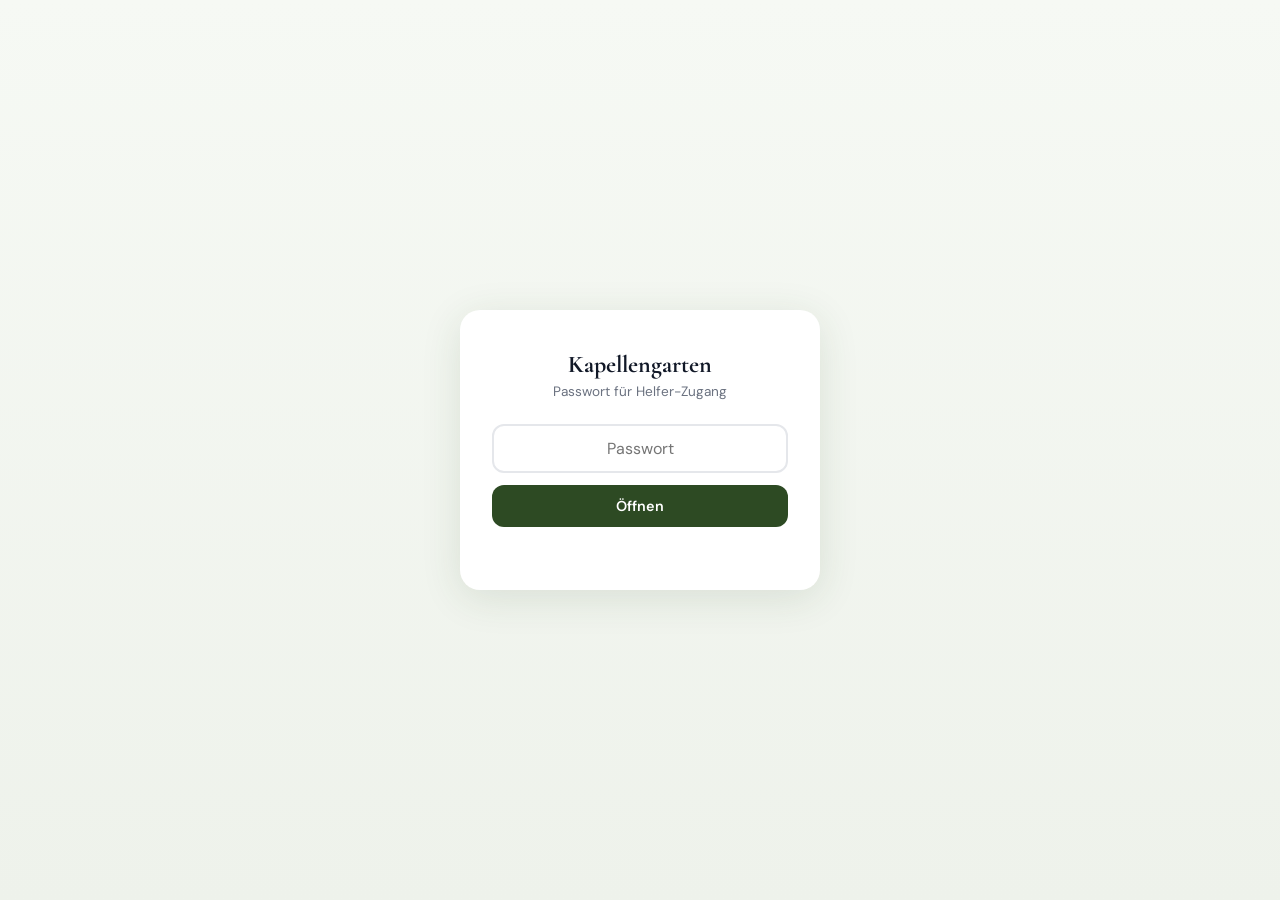
==== projekte/index.html @ 0d440157 "Update index.html" ====
<!DOCTYPE html>
<html lang="de">
<head>
  <meta charset="UTF-8">
  <meta name="viewport" content="width=device-width, initial-scale=1.0">
  <title>Projekte | Kapellengarten</title>
  <meta name="description" content="Projektübersicht für Helfer im Kapellengarten Wangen bei Olten.">
  <link rel="preconnect" href="https://fonts.googleapis.com">
  <link href="https://fonts.googleapis.com/css2?family=Cormorant+Garamond:wght@400;600;700&family=DM+Sans:wght@400;500;600;700&display=swap" rel="stylesheet">
  <style>
    *, *::before, *::after { box-sizing: border-box; margin: 0; padding: 0; }
    :root {
      --green: #2d4a23;
      --green-light: #4a6741;
      --green-bg: #f6f9f4;
      --green-bg2: #eef2eb;
      --green-accent: #a3c293;
      --green-soft: #f0f5ed;
      --terra: #b85c2a;
      --amber-bg: #fffbeb;
      --amber-text: #92400e;
      --amber-dot: #f59e0b;
      --blue-bg: #eff6ff;
      --blue-text: #1e40af;
      --blue-dot: #3b82f6;
      --emerald-bg: #ecfdf5;
      --emerald-text: #065f46;
      --emerald-dot: #10b981;
      --warn-bg: #fefce8;
      --warn-text: #a16207;
      --warn-title: #854d0e;
      --red: #dc2626;
      --font-heading: 'Cormorant Garamond', Georgia, serif;
      --font-body: 'DM Sans', system-ui, sans-serif;
    }
    body { font-family: var(--font-body); background: linear-gradient(180deg, var(--green-bg) 0%, var(--green-bg2) 100%); color: #1f2937; min-height: 100vh; -webkit-font-smoothing: antialiased; }
    .nav { display: flex; align-items: center; justify-content: space-between; max-width: 760px; margin: 0 auto; padding: 1.2rem 1rem; }
    .nav-logo { font-family: var(--font-heading); font-weight: 600; font-size: 1.25rem; color: var(--green); text-decoration: none; }
    .nav-back { font-size: .85rem; color: var(--green-light); text-decoration: none; display: flex; align-items: center; gap: .4rem; }
    .nav-back:hover { text-decoration: underline; }
    .header { max-width: 760px; margin: 0 auto; padding: 0 1rem 1.5rem; }
    .header h1 { font-family: var(--font-heading); font-weight: 700; font-size: 2rem; color: #111827; margin-bottom: .15rem; }
    .header .subtitle { font-size: .7rem; font-weight: 600; letter-spacing: .15em; color: #9ca3af; text-transform: uppercase; margin-bottom: 1rem; }
    .header p { font-size: .9rem; color: #4b5563; line-height: 1.6; max-width: 580px; }
    .filters { max-width: 760px; margin: 0 auto; padding: 0 1rem 1.5rem; display: flex; flex-wrap: wrap; gap: .5rem; }
    .filter-btn { font-family: var(--font-body); font-size: .85rem; font-weight: 600; padding: .45rem 1rem; border-radius: 999px; border: 1px solid #e5e7eb; background: white; color: #4b5563; cursor: pointer; transition: all .2s; }
    .filter-btn:hover { border-color: #d1d5db; }
    .filter-btn.active { background: var(--green); color: white; border-color: var(--green); box-shadow: 0 2px 8px rgba(45,74,35,.25); }
    .cat-header { max-width: 760px; margin: 0 auto; padding: .5rem 1rem 1rem; display: flex; align-items: center; gap: .65rem; }
    .cat-icon { width: 32px; height: 32px; border-radius: 8px; display: flex; align-items: center; justify-content: center; }
    .cat-header h2 { font-family: var(--font-heading); font-weight: 700; font-size: 1.2rem; color: #1f2937; }
    .cat-count { font-size: .75rem; color: #9ca3af; margin-left: .3rem; }
    .cards { max-width: 760px; margin: 0 auto; padding: 0 1rem 2rem; display: flex; flex-direction: column; gap: .75rem; }
    .card { background: white; border-radius: 16px; border: 1px solid #e5e7eb; overflow: hidden; box-shadow: 0 1px 3px rgba(0,0,0,.06); transition: all .3s; }
    .card:hover { box-shadow: 0 4px 12px rgba(0,0,0,.08); }
    .card.open { border: 2px solid var(--green-accent); box-shadow: 0 8px 30px rgba(45,74,35,.1); }
    .card.done { opacity: .55; }
    .card-toggle { width: 100%; background: none; border: none; cursor: pointer; text-align: left; display: flex; font-family: inherit; color: inherit; }
    .card-toggle:disabled { cursor: default; }
    .card-thumb { width: 140px; flex-shrink: 0; position: relative; overflow: hidden; display: none; }
    .card-thumb img { position: absolute; inset: 0; width: 100%; height: 100%; object-fit: cover; }
    @media (min-width: 640px) { .card-thumb { display: block; } }
    .card-thumb-mobile { height: 150px; border-radius: 12px; overflow: hidden; margin-bottom: .75rem; }
    .card-thumb-mobile img { width: 100%; height: 100%; object-fit: cover; }
    @media (min-width: 640px) { .card-thumb-mobile { display: none; } }
    .card-body { flex: 1; min-width: 0; padding: 1rem 1.25rem; }
    @media (min-width: 640px) { .card-body { padding: 1.25rem; } }
    .card-badges { display: flex; flex-wrap: wrap; align-items: center; gap: .5rem; margin-bottom: .4rem; }
    .badge { display: inline-flex; align-items: center; gap: .35rem; padding: .25rem .65rem; border-radius: 999px; font-size: .7rem; font-weight: 600; }
    .badge-dot { width: 6px; height: 6px; border-radius: 50%; }
    .badge-offen { background: var(--amber-bg); color: var(--amber-text); }
    .badge-offen .badge-dot { background: var(--amber-dot); }
    .badge-geplant { background: var(--blue-bg); color: var(--blue-text); }
    .badge-geplant .badge-dot { background: var(--blue-dot); }
    .badge-erledigt { background: var(--emerald-bg); color: var(--emerald-text); }
    .badge-erledigt .badge-dot { background: var(--emerald-dot); }
    .priority { font-size: .7rem; font-weight: 600; }
    .priority-jetzt { color: var(--red); font-weight:700; }
    .priority-bald { color: var(--amber-dot); }
    .card-title { font-family: var(--font-heading); font-weight: 700; font-size: 1.1rem; color: #111827; margin-bottom: .35rem; }
    @media (min-width: 640px) { .card-title { font-size: 1.2rem; } }
    .card-meta { display: flex; flex-wrap: wrap; gap: .25rem 1rem; font-size: .75rem; color: #9ca3af; margin-bottom: .5rem; }
    .card-meta span { display: flex; align-items: center; gap: .3rem; }
    .card-meta svg { width: 14px; height: 14px; }
    .card-summary { font-size: .875rem; color: #4b5563; line-height: 1.55; }
    .card-chevron { flex-shrink: 0; align-self: center; padding-right: 1rem; transition: transform .3s; }
    .card-chevron svg { width: 20px; height: 20px; color: #9ca3af; }
    .card.open .card-chevron svg { transform: rotate(180deg); }
    .card-detail { display: none; padding: 0 1.25rem 1.5rem; border-top: 1px solid #f3f4f6; }
    .card.open .card-detail { display: block; padding-top: 1.25rem; }
    .card-detail-img { width: 100%; height: 200px; border-radius: 12px; overflow: hidden; margin-bottom: 1.25rem; }
    .card-detail-img img { width: 100%; height: 100%; object-fit: cover; }
    @media (min-width: 640px) { .card-detail-img { height: 280px; } }
    .video-link { display: flex; align-items: center; gap: .75rem; padding: .85rem 1rem; border-radius: 12px; background: #fef2f2; border: 1px solid #fecaca; text-decoration: none; margin-bottom: 1.25rem; transition: background .2s; }
    .video-link:hover { background: #fee2e2; }
    .video-play { width: 40px; height: 40px; border-radius: 8px; background: var(--red); display: flex; align-items: center; justify-content: center; flex-shrink: 0; }
    .video-play svg { width: 20px; height: 20px; color: white; }
    .video-text strong { display: block; font-size: .875rem; color: #111827; }
    .video-text span { font-size: .75rem; color: #6b7280; }
    .mat-tools { display: grid; gap: .75rem; margin-bottom: 1.25rem; }
    @media (min-width: 640px) { .mat-tools { grid-template-columns: 1fr 1fr; } }
    .mat-box { border-radius: 12px; padding: 1rem; }
    .mat-box.material { background: var(--green-soft); }
    .mat-box.werkzeug { background: #fef7ed; }
    .mat-box h4 { font-size: .85rem; font-weight: 700; margin-bottom: .5rem; display: flex; align-items: center; gap: .4rem; }
    .mat-box.material h4 { color: var(--green); }
    .mat-box.werkzeug h4 { color: var(--amber-text); }
    .mat-box ul { list-style: none; }
    .mat-box li { font-size: .75rem; color: #374151; line-height: 1.5; padding-left: .9rem; position: relative; }
    .mat-box li::before { content: '\2022'; position: absolute; left: 0; }
    .mat-box.material li::before { color: #6b9c5a; }
    .mat-box.werkzeug li::before { color: #d97706; }
    .steps-title { font-size: .85rem; font-weight: 700; color: #1f2937; margin-bottom: 1rem; }
    .step { display: flex; gap: .75rem; }
    @media (min-width: 640px) { .step { gap: 1rem; } }
    .step-line { display: flex; flex-direction: column; align-items: center; }
    .step-num { width: 28px; height: 28px; border-radius: 50%; background: var(--green); color: white; font-size: .75rem; font-weight: 700; display: flex; align-items: center; justify-content: center; flex-shrink: 0; }
    .step-connector { width: 2px; flex: 1; margin-top: .5rem; background: #d1dcc9; }
    .step-content { padding-bottom: 1rem; flex: 1; min-width: 0; }
    .step-content h5 { font-size: .875rem; font-weight: 600; color: #111827; margin-bottom: .25rem; }
    .step-content p { font-size: .875rem; color: #4b5563; line-height: 1.55; }
    .hinweis { display: flex; gap: .75rem; background: var(--warn-bg); border-radius: 12px; padding: 1rem; margin-top: 1.25rem; }
    .hinweis svg { width: 20px; height: 20px; color: #ca8a04; flex-shrink: 0; margin-top: 2px; }
    .hinweis strong { display: block; font-size: .85rem; color: var(--warn-title); margin-bottom: .2rem; }
    .hinweis p { font-size: .85rem; color: var(--warn-text); line-height: 1.5; }
    .footer { text-align: center; padding: 2rem 1rem; font-size: .75rem; color: #9ca3af; }
    .pw-overlay { position: fixed; inset: 0; z-index: 9999; background: linear-gradient(180deg, var(--green-bg) 0%, var(--green-bg2) 100%); display: flex; align-items: center; justify-content: center; }
    .pw-overlay.hidden { display: none; }
    .pw-box { background: white; border-radius: 20px; padding: 2.5rem 2rem; max-width: 360px; width: 90%; box-shadow: 0 8px 40px rgba(45,74,35,.12); text-align: center; }
    .pw-box h2 { font-family: var(--font-heading); font-weight: 700; font-size: 1.5rem; color: #111827; margin-bottom: .25rem; }
    .pw-box p { font-size: .85rem; color: #6b7280; margin-bottom: 1.5rem; }
    .pw-input { width: 100%; font-family: var(--font-body); font-size: 1rem; padding: .75rem 1rem; border: 2px solid #e5e7eb; border-radius: 12px; outline: none; transition: border-color .2s; text-align: center; }
    .pw-input:focus { border-color: var(--green-accent); }
    .pw-input.error { border-color: var(--red); animation: shake .4s; }
    @keyframes shake { 0%,100% { transform: translateX(0); } 25% { transform: translateX(-6px); } 75% { transform: translateX(6px); } }
    .pw-btn { width: 100%; margin-top: .75rem; font-family: var(--font-body); font-size: .9rem; font-weight: 600; padding: .75rem; border: none; border-radius: 12px; background: var(--green); color: white; cursor: pointer; transition: opacity .2s; }
    .pw-btn:hover { opacity: .9; }
    .pw-error-msg { font-size: .8rem; color: var(--red); margin-top: .5rem; min-height: 1.2em; }
    #content { display: none; }
    #content.visible { display: block; }
  </style>
</head>
<body>
  <div class="pw-overlay" id="pwOverlay">
    <div class="pw-box">
      <h2>Kapellengarten</h2>
      <p>Passwort für Helfer-Zugang</p>
      <input type="password" class="pw-input" id="pwInput" placeholder="Passwort" autocomplete="off">
      <button class="pw-btn" onclick="checkPw()">Öffnen</button>
      <div class="pw-error-msg" id="pwError"></div>
    </div>
  </div>
  <div id="content">
  <nav class="nav">
    <a href="/" class="nav-logo">Kapellengarten</a>
    <a href="/" class="nav-back"><svg width="16" height="16" fill="none" viewBox="0 0 24 24" stroke="currentColor" stroke-width="2"><path stroke-linecap="round" stroke-linejoin="round" d="M15.75 19.5 8.25 12l7.5-7.5"/></svg>Zurück zur Hauptseite</a>
  </nav>
  <header class="header">
    <h1>Projekte</h1>
    <div class="subtitle">Übersicht für Helfer</div>
    <p>Hier findest du alle aktuellen Projekte im Marktgarten. Klicke auf ein Projekt, um die detaillierte Anleitung mit Schritten, Material und Werkzeug zu sehen.</p>
  </header>
  <div class="filters" id="filters"></div>
  <main id="main"></main>
  <footer class="footer">Kapellengarten · Dorfstrasse 192 · Wangen bei Olten</footer>
  </div>
<script>
const PW = "kapelle2026";
function checkPw() { const input = document.getElementById("pwInput"); if (input.value === PW) { sessionStorage.setItem("kg_auth", "1"); unlock(); } else { input.classList.add("error"); document.getElementById("pwError").textContent = "Falsches Passwort"; setTimeout(() => input.classList.remove("error"), 400); } }
function unlock() { document.getElementById("pwOverlay").classList.add("hidden"); document.getElementById("content").classList.add("visible"); }
document.getElementById("pwInput").addEventListener("keydown", e => { if (e.key === "Enter") checkPw(); });
if (sessionStorage.getItem("kg_auth") === "1") unlock();
</script>
<script>
const PROJECTS = [
  // === JETZT FÄLLIG (KW 14) ===
  {
    id: "bewasserung",
    title: "Überkopf-Bewässerung Folientunnel",
    category: "infrastruktur",
    status: "offen",
    priority: "jetzt",
    deadline: "KW 14 \u2013 Jetzt",
    location: "Folientunnel",
    image: "images/bewasserung-sprinkler.jpg",
    video: "https://www.youtube.com/watch?v=k6xP9j5XQhM",
    summary: "Installation des Farmers Friend Overhead Irrigation Kit (FF-3465) im Folientunnel. Die aktuellen Tunnelkulturen (Salat, Spinat, Kohlrabi, Asiasalat, Rucola, Radieschen) brauchen jetzt Überkopfbewässerung.",
    materials: ["Farmers Friend Overhead Irrigation Kit FF-3465","Weisses Polyethylen-Rohr (1 Zoll, Hauptleitung)","Weisses Polyethylen-Rohr 20 ft (Zuleitung am Bogen)","SpinNet Sprinklerköpfe","Hänge-Assemblies mit Verlängerungen","Edelstahl-Kabelbinder","Lochstanzer-Werkzeug","Kugelhahn, Druckregler (35 PSI), Scheibenfilter","Power-Loc Winkel, Adapter, Spülventil"],
    tools: ["Massband", "Marker/Stift", "Messer oder Rohrschneider", "Zange"],
    steps: [
      { title: "Hauptleitung vorbereiten", details: "Weisses Rohr ausrollen (am besten bei Wärme). Am zweiten Bogen beginnen und bis ca. 15\u201320 cm vor die Endwand legen. Am Zuleitungsende den Power-Loc Winkel anschliessen. Am anderen Ende den Gewinde-Adapter montieren." },
      { title: "Hänge-Assemblies installieren", details: "Alle 90 cm (3 Fuss) Markierungen auf der Hauptleitung setzen. Leitung über die Querstreben des Tunnels führen und mit Edelstahl-Kabelbindern alle 60\u201390 cm an der Firstpfette befestigen. Verlängerungsrohre auf gewünschte Höhe kürzen (Sprinklerköpfe 180\u2013210 cm über Kultur)." },
      { title: "Löcher stanzen und Assemblies einsetzen", details: "Mit dem Lochstanzer beim Winkel beginnend alle 90 cm Löcher in die Hauptleitung stanzen. Alle Löcher auf einer Linie. Mit der Rückseite des Stanzwerkzeugs die Hänge-Assemblies in die Löcher drücken." },
      { title: "Zuleitung am Bogen montieren", details: "Das 20-ft-Rohr an den Winkel der Hauptleitung anschliessen. Mit Kabelbindern alle 60\u201390 cm an der Unterseite von Bogen 2 befestigen und nach unten führen." },
      { title: "Ventil- und Filtereinheit zusammenbauen", details: "Kugelhahn, Druckregler und Scheibenfilter gemäss Anleitung zusammenschrauben. Die Einheit wird in die Zuleitung eingesetzt." },
      { title: "Wasseranschluss herstellen", details: "Am Boden das Rohr abschneiden und den zweiten Power-Loc Winkel montieren. Restliches Rohr in Richtung Wasserquelle verlegen. Schlauchadapter anschliessen." },
      { title: "System spülen und Sprinklerköpfe montieren", details: "Wasser aufdrehen und Hauptleitung durchspülen lassen. Spülventil am Ende aufschrauben. Dann jede Hänge-Assembly einzeln spülen. Zum Schluss die SpinNet-Sprinklerköpfe auf alle Assemblies aufstecken." }
    ],
    hinweis: "Bei zu geringem Durchfluss: Jeden zweiten Sprinkler durch Goof Plug ersetzen. Filter regelmässig reinigen. Vor Frost: System entleeren, Filtereinheit frostfrei lagern, Sprinklerköpfe abnehmen."
  },
  {
    id: "krauter-schnittlauch-dill",
    title: "Schnittlauch + Dill pflanzen (Beet 7a + 7b)",
    category: "produktion",
    status: "offen",
    priority: "jetzt",
    deadline: "KW 14 \u2013 Heute (2. April)",
    location: "Block 2, Beet 7a (Schnittlauch) + 7b (Dill)",
    image: "",
    summary: "Schnittlauch und Dill aus grossen Töpfen pflanzen. Jede Pflanze in 4 Teile teilen und als Stauden setzen.",
    materials: ["Schnittlauch-Topfpflanzen (gross, zum Teilen in 4)","Dill-Topfpflanzen (gross, zum Teilen in 4)","Luzernepellets (200 g/Beetmeter)","Grünschnittkompost (15 L/Beetmeter)"],
    tools: ["Grelinette (Broadfork)", "Mini-Tilther", "Messer oder Spaten zum Teilen", "Giessbrause"],
    steps: [
      { title: "Beet vorbereiten", details: "Beet 7a + 7b mit Grelinette lockern (nicht wenden!). Luzernepellets und Grünschnittkompost flach einarbeiten mit Mini-Tilther." },
      { title: "Topfpflanzen teilen", details: "Jeden grossen Topf in 4 gleichmässige Teile aufteilen. Darauf achten, dass jedes Teilstück genügend Wurzeln hat." },
      { title: "Schnittlauch pflanzen (Beet 7a)", details: "Die 4 Teilungen mit ca. 25 cm Abstand in Beet 7a setzen. Gut angiessen." },
      { title: "Dill pflanzen (Beet 7b)", details: "Die 4 Teilungen in Beet 7b setzen. Gut angiessen." },
      { title: "Angiessen", details: "Beide Beete gründlich mit der Giessbrause angiessen. Die nächsten 4 Tage feucht halten." }
    ],
    hinweis: "Schnittlauch ist eine Staude \u2013 kein Umbruch nötig in den Folgejahren. Dill kann durch gestaffelte Nachsaaten (KW 16\u201318) ergänzt werden."
  },
  {
    id: "randen-bor",
    title: "Randen: Bor-Blattdüngung",
    category: "produktion",
    status: "offen",
    priority: "jetzt",
    deadline: "KW 14 \u2013 Jetzt (31. März \u2013 6. April)",
    location: "Block 2, Beet 1a (Randen, gepflanzt KW 10)",
    image: "",
    summary: "24 Tage nach Pflanzung: Bor-Blattdünger auf Randen sprühen. Schützt vor Pilzkrankheiten und verhindert Bormangel (hohle Knollen).",
    materials: ["Lebosol-Bor-150 (g/l) Flüssigdünger", "Wasser", "Messbecher"],
    tools: ["Handsprüher oder Rückenspritze"],
    steps: [
      { title: "Lösung anmischen", details: "Pro Beetmeter: 0,63 ml Lebosol-Bor-150 auf 63 ml Wasser (ca. 0,1 g Bor pro Beetmeter)." },
      { title: "Blattdüngung ausbringen", details: "Am besten abends oder bei bedecktem Himmel sprühen. Beide Blattseiten benetzen." }
    ],
    hinweis: "Laut Handbuch: 24 Tage nach Pflanzung. Block 2 Beet 1a wurde KW 10 gepflanzt \u2192 jetzt fällig. Mangold (Block 1 Beet 1, gepflanzt KW 13) bekommt Bor später in KW 17."
  },
  {
    id: "beikraut-1durchgang",
    title: "Beikraut: 1. Durchgang KW-13-Pflanzungen",
    category: "produktion",
    status: "offen",
    priority: "jetzt",
    deadline: "KW 14\u201315 \u2013 Jetzt (diese + nächste Woche)",
    location: "Block 1 Beete 1+2, Block 2 Beete 3b, 8a/b",
    image: "",
    summary: "10 Tage nach Pflanzung (KW 13): Erster Durchgang Drahthacke bei Mangold, Salat (Block 1), Kohlrabi, Fenchel (Block 2).",
    materials: [],
    tools: ["Drahthacke (5 cm für enge Reihen, 12 cm für weite)", "Pendelhacke als Alternative"],
    steps: [
      { title: "Netz/Vlies aufdecken", details: "Insektennetz oder Vlies vorsichtig abheben und zur Seite legen." },
      { title: "Drahthacke einsetzen", details: "An einem sonnigen Morgen: mit der Drahthacke zwischen den Reihen durchgehen. Ziel: 80% des Beikrauts stören. Beide Daumen nach oben, gerader Rücken." },
      { title: "Netz/Vlies wieder auflegen", details: "Abdeckung wieder sorgfältig auflegen und an den Rändern beschweren." }
    ],
    hinweis: "2. Durchgang folgt in KW 15\u201316 (17 Tage nach Pflanzung). Bei Zeitknappheit nur zwischen den Reihen hacken."
  },
  {
    id: "vlies-tausch",
    title: "Vlies gegen Insektennetz tauschen",
    category: "produktion",
    status: "offen",
    priority: "jetzt",
    deadline: "KW 14\u201315 \u2013 Sobald Boden über 10°C",
    location: "Block 1 + 2, Kreuzblütler-Beete",
    image: "",
    summary: "Sobald Bodentemperatur über 10°C: Vlies bei Kreuzblütlern (Kohlrabi, Asiasalat, Radieschen, Rucola) durch Insektennetz ersetzen. Erdflöhe werden bei Wärme aktiv.",
    materials: ["Insektennetz (feinmaschig)", "Federstahlstäbe für Hoops (bei Kohlrabi)"],
    tools: [],
    steps: [
      { title: "Bodentemperatur prüfen", details: "Wenn Bodentemperatur dauerhaft über 10°C, werden Erdflöhe aktiv." },
      { title: "Vlies entfernen", details: "Vlies vorsichtig abheben, zusammenfalten und trocken lagern." },
      { title: "Insektennetz auflegen", details: "Bei Kohlrabi: Hoops (Federstahlstäbe) setzen, damit das Netz nicht aufliegt. Bei Salat, Randen, Mangold: Netz kann flach aufgelegt werden." }
    ],
    hinweis: "Kohlrabi und Brassicas brauchen Hoops. Salat, Randen und Mangold können flach abgedeckt werden."
  },
  // === BALD FÄLLIG (KW 15-16) ===
  {
    id: "wasch-abtropftisch",
    title: "Abtropf-Tisch für Waschplatz (70 cm)",
    category: "infrastruktur",
    status: "offen",
    priority: "bald",
    deadline: "Bis KW 16 (13.\u201319. April)",
    location: "Waschplatzstrasse",
    image: "images/waschplatz-tisch2.jpg",
    summary: "Stabiler Holztisch (70 cm Höhe) für die Waschplatzstrasse. Auf den Tisch wird ein Abtropfgitter gelegt, auf dem das gewaschene Gemüse trocknet.",
    materials: ["Kantholz 60\u00d760 mm für Beine (4 Stk., je 70 cm)","Kantholz oder Latten für Rahmen","Bretter oder Latten für Tischfläche","Edelstahl-Schrauben","Abtropfgitter","Holzschutz / Leinöl"],
    tools: ["Akkubohrer / Schrauber", "Handsäge oder Kappsäge", "Winkel / Zollstock", "Schleifpapier"],
    steps: [
      { title: "Masse festlegen und Holz zuschneiden", details: "Tischhöhe: exakt 70 cm. Ca. 180\u2013200 cm lang, 60\u201370 cm tief." },
      { title: "Rahmen zusammenbauen", details: "Längs- und Querstreben auf Höhe der Beinoberkanten verschrauben. Rechte Winkel kontrollieren." },
      { title: "Tischfläche montieren", details: "Bretter oder Latten als Auflage auf den Rahmen schrauben." },
      { title: "Oberfläche behandeln", details: "Alle Kanten leicht abschleifen. Holz mit Leinöl oder Holzschutzlasur behandeln." },
      { title: "Abtropfgitter auflegen", details: "Abtropfgitter auf den Tisch legen. Falls nötig: kleine Leisten als Anschlag montieren." }
    ],
    hinweis: "Tisch auf Verbundsteinboden mit Gummifüssen versehen, damit er nicht rutscht."
  },
  {
    id: "wasch-bottichstaender",
    title: "Bottich-Ständer für Waschplatz (60 cm)",
    category: "infrastruktur",
    status: "offen",
    priority: "bald",
    deadline: "Bis KW 16 (13.\u201319. April)",
    location: "Waschplatzstrasse",
    image: "images/waschplatz-bottich.jpg",
    summary: "Kleines Tischchen (60 cm Höhe) als Ständer für den Waschbottich (ca. 30 cm hoch). Bottichrand bei ~90 cm Arbeitshöhe.",
    materials: ["Kantholz 60\u00d760 mm für Beine (4 Stk., je 60 cm)","Kantholz oder Latten für Rahmen","Edelstahl-Schrauben","Holzschutz / Leinöl"],
    tools: ["Akkubohrer / Schrauber", "Handsäge oder Kappsäge", "Winkel / Zollstock", "Schleifpapier"],
    steps: [
      { title: "Bottich ausmessen", details: "Waschbottich genau ausmessen. Rahmen so planen, dass der Bottich stabil aufliegt." },
      { title: "Gestell bauen (60 cm Höhe)", details: "4 Beine à 60 cm. Rahmen zusammenschrauben. Anschlagleisten am Rand anbringen." },
      { title: "Oberfläche behandeln", details: "Kanten schleifen, Holz mit Leinöl behandeln. Mehrere Schichten." },
      { title: "Aufstellen und testen", details: "Neben den Abtropf-Tisch stellen. Oberkante Bottichrand sollte bei ca. 90 cm liegen." }
    ],
    hinweis: "Rechnung: 60 cm Tischchen + 30 cm Bottich = 90 cm Arbeitshöhe. Gummifüsse verwenden."
  },
  {
    id: "gemuesewaschplatz",
    title: "Gemüsewaschplatz vor der Kapelle aufbauen",
    category: "infrastruktur",
    status: "offen",
    priority: "bald",
    deadline: "Bis KW 16 (13.\u201319. April)",
    location: "Waschplatz vor der Kapellenwand (Blick auf Berg)",
    image: "images/gemuesewaschplatz.jpg",
    image2: "images/waschplatz_innen.jpg",
    summary: "Einrichtung des Gemüsewaschplatzes vor der Kapellenwand. Hier wird das Gemüse vom Feld gewaschen, bevor es in den Kühlraum kommt. In der Anfangsphase: einfaches Pavillon als Wetter- und Sonnenschutz, darunter die Waschtische mit Abtropfgittern und Waschbottichen. Wasseranschluss via Schlauch vom Wasserverteiler mit Wasserpistole.",
    materials: [
      "Pavillon (einfach, wetterfest, passend zur Fläche)",
      "Abtropf-Tisch (70 cm, siehe separates Projekt)",
      "Bottich-Ständer (60 cm, siehe separates Projekt)",
      "Waschbottiche (ca. 30 cm hoch)",
      "Abtropfgitter (Kunststoff oder Edelstahl)",
      "Gartenschlauch (lang genug vom Wasserverteiler)",
      "Wasserpistole / Brause-Aufsatz für Schlauch",
      "Schlauchhalterung oder Haken (damit Schlauch über Bottich hängt)"
    ],
    tools: ["Akkubohrer (für Halterungen)", "Kabelbinder oder Schlauchschellen", "Wasserwaage"],
    steps: [
      { title: "Standort vorbereiten", details: "Fläche vor der Kapellenwand freiräumen. Boden muss eben sein (Verbundstein oder befestigter Untergrund). Ablauf für Waschwasser sicherstellen \u2013 Wasser soll abfliessen können ohne Staunässe." },
      { title: "Pavillon aufstellen", details: "Einfaches Pavillon aufbauen als Sonnen- und Regenschutz. Stabil verankern (Gewichte oder Bodenanker). Muss hoch genug sein um darunter bequem zu arbeiten." },
      { title: "Waschtische platzieren", details: "Abtropf-Tisch (70 cm) und Bottich-Ständer (60 cm) unter dem Pavillon aufstellen. Workflow beachten: Waschbottich links, Abtropfgitter rechts (oder umgekehrt je nach Händigkeit). Genug Platz zum Arbeiten lassen." },
      { title: "Wasseranschluss einrichten", details: "Gartenschlauch vom Wasserverteiler zum Waschplatz verlegen. Wasserpistole am Schlauchende montieren. Schlauch so befestigen (Haken, Halterung), dass die Pistole bequem über dem Waschbottich erreichbar ist und man freihändig waschen kann." },
      { title: "Ablauf testen", details: "Wasser aufdrehen, Workflow testen: Gemüse in Bottich \u2192 mit Pistole abspritzen \u2192 aufs Abtropfgitter legen \u2192 trocknen lassen \u2192 in Kisten für Kühlraum. Ergonomie prüfen: Arbeitshöhe, Reichweite, Schlauchlänge." }
    ],
    hinweis: "Dieser Platz wird in der Saison täglich genutzt \u2013 Ergonomie ist entscheidend. Bottichrand bei 90 cm Arbeitshöhe (60 cm Ständer + 30 cm Bottich). Waschplatz hat Blick auf den Berg \u2013 schönster Arbeitsplatz im ganzen Garten. Später kann der Pavillon durch eine permanentere Struktur ersetzt werden."
  },
  {
    id: "toilettenhaeuschen",
    title: "Toilettenhäuschen: Kompotoi in Betrieb nehmen",
    category: "infrastruktur",
    status: "offen",
    priority: "bald",
    deadline: "Bis KW 16 (13.\u201319. April)",
    location: "Toilettenhäuschen beim Kapellengarten",
    image: "images/toilettenhaeuschen.jpg",
    summary: "Das Kompotoi-Trockentoilettensystem wird in Betrieb genommen. Altes Material fachgerecht kompostieren (3-Boxen-System), Toilette gründlich reinigen, neu einstreuen und das Häuschen schön herrichten mit Pflanzen und Raumduft. Make it an experience!",
    materials: [
      "Sägemehl oder feine Hobelspäne (Einstreu)",
      "Wasserdichter Sammelbehälter (15\u201380 l) mit Deckel",
      "Handschuhe (robust, für Kompostarbeiten)",
      "Biologisch abbaubares Desinfektionsmittel (z.B. Essigessenz)",
      "3 Kompostboxen (je 1\u20132 m³): Befüllung, Reifung, Einstreu-Lagerung",
      "Sieb (Maschenweite 1\u20132 cm) für Veredelung",
      "Dekoration: Topfpflanzen, Raumduft, ev. Kerze oder Bild"
    ],
    tools: ["Schaufel / Forke (nur für Kompost!)", "Eimer + Bürste zum Reinigen", "Sprühflasche für Desinfektionsmittel", "Giessbrause"],
    steps: [
      { title: "Altes Material entsorgen", details: "Handschuhe anziehen. Den alten Sammelbehälter vorsichtig zur Kompostbox 'Befüllung' transportieren, geschlossen halten. Inhalt in die Befüllungsbox leeren. Mit einem dafür bestimmten Werkzeug ca. 20 cm tief in das bestehende Material einarbeiten." },
      { title: "Einstreu abdecken", details: "Das vermischte Material mit einer Schicht grober Einstreu (Laub, gehäckseltes Reisig, Stroh) aus der Einstreubox abdecken. Fausttest: Material sollte sich anfühlen wie ein ausgedrückter Schwamm \u2013 nicht zu trocken, nicht zu nass." },
      { title: "Kompostboxen kontrollieren", details: "Befüllungsbox voll? Dann Inhalt in die Reifungsbox umfüllen und dabei durchmischen (belüften). Die Reifung braucht mindestens 1.5 Jahre. Nach 1.5 Jahren: aussieben (1\u20132 cm Maschenweite), gesiebter Kompost kann als Bodenverbesserer verwendet werden." },
      { title: "Sammelbehälter reinigen", details: "Behälter gründlich mit Wasser spülen. Das Waschwasser auf die Befüllungsbox geben (nicht in die Kanalisation). Anschliessend mit Essigessenz oder biologisch abbaubarem Desinfektionsmittel einsprühen." },
      { title: "Toilette neu einrichten", details: "Sauberen Sammelbehälter einsetzen. 5\u201315 cm Einstreu (Sägemehl/Hobelspäne) einfüllen. Toilettenpapier bereitstellen. Einstreu-Vorratsbehälter auffüllen. Mülleimer für Hygieneartikel bereitstellen." },
      { title: "Häuschen schön machen", details: "Toilettenhäuschen gründlich putzen. Schöne Topfpflanzen aufstellen (z.B. Lavendel, Rosmarin oder Sukkulenten). Natürlichen Raumduft platzieren (z.B. Lavendelsäckchen, ätherische Öle). Optional: kleine Deko, Bild, Kerze. Das Ziel: ein Ort wo man gerne hingeht." }
    ],
    hinweis: "Wichtig: Sämtliche Werkzeuge (Behälter, Handschuhe, Forke, Schaufel) ausschliesslich für die Kompostierung verwenden \u2013 nicht im Garten! Nach allen Arbeiten Hände gründlich mit Seife waschen. Sickerwasser: In einer Zone ohne Umweltauflagen kann es in den Boden eindringen. Bei Unsicherheit: bei der Gemeinde Wangen nachfragen."
  },
  {
    id: "sumi-soaker",
    title: "Sumi Soaker Staubnebelbewässerung Freiland",
    category: "infrastruktur",
    status: "offen",
    priority: "bald",
    deadline: "Bis KW 16\u201317 (vor Hauptsaison)",
    location: "Block 1 + Block 2 (Freiland-Beete)",
    image: "images/sumisoaker.jpg",
    video: "https://www.youtube.com/watch?v=mTM13JkgjQQ",
    summary: "Aufbau des Sumisansui Mark III Staubnebel-Bewässerungssystems für die Freiland-Beete. Feiner Sprühnebel wie sanfter Regen \u2013 schont Setzlinge, verhindert Bodenverdichtung und Erosion. Schlauch wird im Weg zwischen den Beeten ausgerollt. Max. Druck: 0.8 bar (11 psi), Druckminderer zwingend nötig.",
    materials: [
      "Sumisansui Mark III Schlauch (bis 5 m breit, bis 100 m lang)",
      "Druckminderer / Druckregler (max. 0.8 bar / 11 psi)",
      "Inline-Filter (150 Mesh)",
      "Gartenschlauch-Anschluss oder Agline-Fitting",
      "Sliding Stopper (am Ende des Schlauchs)",
      "Winder/Bobbin für Aufwicklung und Lagerung"
    ],
    tools: ["Gartenschlauch zur Wasserquelle", "Messband für Positionierung"],
    steps: [
      { title: "Druckminderer + Filter montieren", details: "Druckminderer auf max. 0.8 bar (80 kPa / 11 psi) einstellen \u2013 das ist entscheidend! Normaler Hauswasserdruck liegt bei ca. 5 bar und würde den Schlauch zerstören. Filter direkt nach dem Druckminderer einsetzen." },
      { title: "Schlauch ausrollen", details: "Sumi-Schlauch im Weg zwischen den Beeten ausrollen, Löcher nach oben zeigend. Der Mark III sprüht ca. 2.5 m auf jede Seite (5 m total). Pro Weg ein Schlauch, der die Beete links und rechts bewässert." },
      { title: "Anschliessen", details: "Schlauchende an den Gartenschlauch-Anschluss (mit Druckminderer) anschliessen. Am anderen Ende den Sliding Stopper aufsetzen. Die Position des Stoppers bestimmt die aktive Länge." },
      { title: "System testen", details: "Wasser langsam aufdrehen. Prüfen ob ein gleichmässiger feiner Nebel entsteht. Falls Tropfen statt Nebel: Druck zu hoch, Druckminderer weiter runterdrehen. Auf Lecks kontrollieren." },
      { title: "Aufwicklung vorbereiten", details: "Winder/Bobbin bereithalten. Nach der Bewässerung Schlauch mit dem Winder aufwickeln und trocken lagern. UV-beständig, aber bei Nichtgebrauch aufwickeln verlängert die Lebensdauer." }
    ],
    hinweis: "Maximaldruck 0.8 bar / 11 psi \u2013 NICHT ohne Druckminderer betreiben! Der Sumi Mark III erzeugt einen feinen Staubnebel, ideal für Jungpflanzen, Direktsaaten und empfindliche Kulturen. Wiederverwendbar über mehrere Saisons."
  },
  {
    id: "karotten-aussaat-kw15",
    title: "Karotten: Direktsaat Block 1 Beet 5",
    category: "produktion",
    status: "offen",
    priority: "bald",
    deadline: "KW 15 (7.\u201312. April)",
    location: "Block 1, Beet 5",
    image: "",
    summary: "Laut Anbauplan: Direktsaat Karotten in Block 1 Beet 5 (KW 15). Beet vorbereiten, 6 Reihen säen mit Jang Seeder, Vlies auflegen.",
    materials: ["Karotten-Saatgut (Napoli F1, 0,4 g/Beetmeter)", "Luzernepellets (200 g/Beetmeter)", "Grünschnittkompost (15 L/Beetmeter)", "Vlies (19 g)"],
    tools: ["Grelinette", "Mini-Tilther", "Markierrechen (6 Reihen)", "Jang JP-5 Seeder", "Giessbrause"],
    steps: [
      { title: "Beet vorbereiten", details: "Grelinette lockern, Luzernepellets und Kompost einarbeiten mit Mini-Tilther." },
      { title: "Falsches Saatbeet (optional)", details: "Beet angiessen und 6\u20137 Tage Beikräuter keimen lassen. Dann abflammen." },
      { title: "Aussaat", details: "Mit Markierrechen 6 Reihen ziehen (12 cm Abstand). Jang Seeder mit 0,4 g Saatgut pro Beetmeter." },
      { title: "Abdecken", details: "Gut angiessen. Vlies auflegen. Täglich kontrollieren." }
    ],
    hinweis: "Hakurai-Mairübchensamen als Indikator mitsäen (keimen 1\u20132 Tage vor Karotten). Abflammen 4\u20135 Tage nach Aussaat möglich."
  },
  {
    id: "beikraut-2durchgang",
    title: "Beikraut: 2. Durchgang KW-13-Pflanzungen",
    category: "produktion",
    status: "offen",
    priority: "bald",
    deadline: "KW 15\u201316 (7.\u201319. April)",
    location: "Block 1 Beete 1+2, Block 2 Beete 3b, 8a/b",
    image: "",
    summary: "17 Tage nach Pflanzung (KW 13): Zweiter Durchgang Drahthacke bei Mangold, Salat, Kohlrabi, Fenchel.",
    materials: [],
    tools: ["Drahthacke (5 cm / 12 cm)", "Pendelhacke als Alternative"],
    steps: [
      { title: "Netz/Vlies aufdecken", details: "Abdeckung vorsichtig abheben." },
      { title: "Drahthacke einsetzen", details: "An einem sonnigen Morgen zwischen den Reihen hacken. Ziel: 80% des Beikrauts stören." },
      { title: "Netz/Vlies wieder auflegen", details: "Abdeckung wieder sorgfältig auflegen." }
    ],
    hinweis: "Immer an einem sonnigen Morgen hacken. Bei Zeitknappheit nur zwischen den Reihen."
  },
  {
    id: "karotten-abflammen",
    title: "Karotten: Abflammen Beet 4",
    category: "produktion",
    status: "offen",
    priority: "bald",
    deadline: "KW 16 (13.\u201319. April)",
    location: "Block 2, Beet 4 (Karotten, gesät KW 12)",
    image: "",
    summary: "Mairübchen (Beet 3a) keimen jetzt als Indikator. Abflammen sobald Beikraut sichtbar aber Karotten noch unter der Erde.",
    materials: ["Abflammgerät + Gaskartusche"],
    tools: ["Abflammgerät"],
    steps: [
      { title: "Keimung beobachten", details: "Täglich Beet 4 kontrollieren. Sobald Beikraut sichtbar aber Karotten noch nicht aufgelaufen \u2192 Abflammen." },
      { title: "Abflammen", details: "Gleichmässig über das gesamte Beet abflammen. Zügig arbeiten (Beikraut welken lassen, nicht verkohlen)." },
      { title: "Vlies wieder auflegen", details: "Nach dem Abflammen Vlies wieder auflegen und Beet feucht halten." }
    ],
    hinweis: "Mairübchen auf Beet 3a keimen jetzt (KW 14) als Referenz. Karotten brauchen länger (14\u201321 Tage). Abflammen nur solange Karotten noch UNTER der Erde sind!"
  },
  {
    id: "pflanzungen-kw16",
    title: "Pflanzungen KW 16: Block 1+2 + Koriander",
    category: "produktion",
    status: "offen",
    priority: "bald",
    deadline: "KW 16 (13.\u201319. April)",
    location: "Block 1 Beete 3+6b, Block 2 Beete 7c+8a/b",
    image: "",
    summary: "Laut Anbauplan: Block 1 Beet 3 und 6b bepflanzen, Block 2 Beet 8a/b neu bepflanzen, Koriander (7c) setzen.",
    materials: ["Jungpflanzen gemäss Max Schwarz Bestellung", "Koriander-Jungpflanzen oder Saatgut", "Luzernepellets (200 g/Beetmeter)", "Grünschnittkompost (15 L/Beetmeter)"],
    tools: ["Grelinette", "Mini-Tilther", "Pflanzwagen", "Giessbrause"],
    steps: [
      { title: "Beete vorbereiten", details: "Grelinette lockern, Düngen, Kompost einarbeiten mit Mini-Tilther." },
      { title: "Jungpflanzen setzen", details: "Markierrechen für Pflanzabstände. Jungpflanzen setzen, gut angiessen. Nächste 4 Tage feucht halten." },
      { title: "Koriander pflanzen (Beet 7c)", details: "Koriander in Block 2 Beet 7c setzen. Langtag-empfindlich, regelmässig nachsäen." },
      { title: "Abdeckung", details: "Vlies oder Insektennetz auflegen je nach Kultur und Temperatur." }
    ],
    hinweis: "Ab KW 16 starten auch die ersten Tunnel-Ernten: Petersilie (1a), Salat (2a/2b), Spinat (3a), Asiasalat (4a), Radieschen (5a). Die Gemüsetasche füllt sich!"
  },
  // === SPÄTER (KW 17+) ===
  {
    id: "mangold-bor",
    title: "Mangold: Bor-Blattdüngung",
    category: "produktion",
    status: "offen",
    priority: "bald",
    deadline: "KW 17 (20.\u201326. April)",
    location: "Block 1, Beet 1 (Mangold, gepflanzt KW 13)",
    image: "",
    summary: "24 Tage nach Pflanzung: Bor-Blattdünger auf Mangold sprühen. Gleiche Familie wie Randen, gleiche Dosierung.",
    materials: ["Lebosol-Bor-150 (g/l)", "Wasser"],
    tools: ["Handsprüher", "Messbecher"],
    steps: [
      { title: "Lösung anmischen", details: "Pro Beetmeter: 0,63 ml Lebosol-Bor-150 auf 63 ml Wasser." },
      { title: "Blattdüngung ausbringen", details: "Abends oder bei bedecktem Himmel sprühen. Gleichmässig auf beide Blattseiten." }
    ],
    hinweis: "Mangold und Randen gehören zur gleichen Familie (Fuchsschwanzgewächse). Gleiche Bor-Dosierung."
  },
  {
    id: "hochdraht",
    title: "Tomaten-Hochdrahtsystem",
    category: "infrastruktur",
    status: "offen",
    priority: "bald",
    deadline: "Bis KW 18\u201319 (27. April \u2013 10. Mai)",
    location: "Folientunnel, Beet 2a + 2b",
    image: "",
    summary: "Ein Längsdraht wird zwischen den 5 Querstreben gespannt. An diesem Draht werden Schnüre befestigt, an denen die Tomatenpflanzen (Sweet Million) hochgeleitet werden. Ca. 45 Pflanzen pro 10-Meter-Beet bei 22 cm Abstand.",
    materials: ["Spanndraht (verzinkt oder Edelstahl, ca. 12 m)","Drahtspanner oder Schraubösen","Tomatenclips oder Schnur","Tomatenhaken / Rankhilfe-Schnüre (ca. 90 Stk. für 2 Beete)"],
    tools: ["Zange", "Drahtschneider", "Leiter oder Tritt"],
    steps: [
      { title: "Draht spannen", details: "Einen Längsdraht pro Beet auf ca. 200 cm Höhe zwischen den Querstreben spannen. Draht muss straff sein." },
      { title: "Schnüre vorbereiten", details: "Pro Pflanze eine Schnur (ca. 250 cm lang) am Draht befestigen. Alle 22 cm eine Schnur." },
      { title: "Pflanzen anbinden", details: "Sobald Tomaten gesetzt sind, die Schnur locker um den Stängel wickeln. Regelmässig nachwickeln." }
    ],
    hinweis: "Sweet Million ist eine Cherrytomate mit starkem Wachstum. Regelmässig ausgeizen. Schnüre nicht zu straff wickeln."
  },
  {
    id: "gruenduengung-block345",
    title: "Gründüngung: Insektenbuffet Block 3, 4 + 5",
    category: "infrastruktur",
    status: "offen",
    priority: "bald",
    deadline: "KW 19\u201320 (5.\u201316. Mai)",
    location: "Block 3, Block 4, Block 5",
    image: "images/gruenduengung_insektenbuffet.jpg",
    summary: "Auf den drei nicht bewirtschafteten Blöcken wird die Sativa Insektenbuffet-Mischung (GR58) als Gründüngung ausgesät. Blüht den ganzen Sommer, friert im Winter ab. 2027 Rasenmäher + Silofolie, dann neue Beete. Kein Kreuzblütler \u2013 ideal für die Fruchtfolge.",
    materials: [
      "Sativa Insektenbuffet GR58, 5 kg (<a href='https://www.sativa.bio/de_ch/insektenbuffet-gruenduengung-gr58' target='_blank'>Sativa Shop</a>)",
      "Trockener Sand zum Mischen (ca. 5 kg)",
      "Silofolie (zum Abdecken KW 15\u201318)"
    ],
    tools: ["Fräse", "Rechen", "Eimer zum Mischen", "Grelinette (optional)"],
    steps: [
      { title: "Restkulturen entfernen (jetzt, KW 14\u201315)", details: "Federkohl, Lauch und Restkulturen auf Block 3, 4, 5 abräumen. Schaumkraut sofort rausreissen solange es blüht \u2013 bevor die Schoten aufplatzen. Pflanzen nicht liegen lassen, Samen reifen auch an abgerissenen Pflanzen nach." },
      { title: "Silofolie auflegen (KW 15\u201316)", details: "Alle drei Blöcke mit Silofolie zudecken. 3\u20134 Wochen liegen lassen. Unter der Folie keimen vorhandene Unkrautsamen, finden kein Licht und sterben ab (Stale Seedbed / falsches Saatbett)." },
      { title: "Folie abnehmen + Fräse (KW 19)", details: "Mitte Mai Silofolie entfernen. Einmal mit der Fräse über alle Flächen für ein gleichmässiges Saatbett. Kein feiner Beetaufbau nötig." },
      { title: "Saatgut mit Sand mischen", details: "5 kg Insektenbuffet mit ca. 5 kg trockenem Sand im Eimer mischen (1:1). Die Mischung enthält sehr unterschiedliche Korngrössen (feine Phacelia bis grosse Sonnenblumenkerne). Sand sorgt für gleichmässige Verteilung und zeigt wo man schon gesät hat." },
      { title: "Breitwürfig aussäen", details: "Saatgut-Sand-Mischung gleichmässig von Hand über alle drei Blöcke streuen. Saatstärke: 300 g/100 m². Idealerweise vor einem Regen säen." },
      { title: "Einarbeiten + angiessen", details: "Mit Rechen 2\u20133 cm einarbeiten. Falls kein Regen: einmal beregnen für Bodenkontakt." }
    ],
    hinweis: "Zusammensetzung: Buchweizen, Phacelia, Sonnenblumen, Borretsch, Bitterlupine, Alexandrinerklee, Perserklee, Sommerwicke, Seradella, Herzgespann, Dill, Malve. Einjährig, friert zuverlässig ab (Überwinterung: nein). 5 Leguminosen für N-Fixierung, kein Getreide. Frühling 2027: Rasenmäher drüber, Silofolie 3\u20134 Wochen, dann Beete anlegen."
  },
  {
    id: "troepfchenbewasserung",
    title: "Tröpfchenbewässerung Folientunnel",
    category: "infrastruktur",
    status: "geplant",
    priority: "bald",
    deadline: "KW 19\u201320 (nach Kulturwechsel im Tunnel)",
    location: "Folientunnel, Beete 2a/2b (Tomaten), 3a (Basilikum), 4a (Paprika), 5a (Gurken)",
    image: "",
    summary: "Sobald die Frühjahrskulturen abgeerntet sind und Tomaten, Gurken, Paprika, Basilikum in den Tunnel kommen, wird die Überkopfbewässerung durch Tröpfchenbewässerung ergänzt. 3 Tropfschläuche pro Beet.",
    materials: ["Tropfschläuche (3 pro Beet, 30 cm Tropfabstand)","T-Stücke und Verbinder","Absperrhähne pro Beet","Hauptleitung / Verteiler"],
    tools: ["Messer oder Rohrschneider", "Massband"],
    steps: [
      { title: "Layoutplanung", details: "Pro Beet 3 Tropfschläuche verlegen. Hauptleitung am Tunneleingang." },
      { title: "Schläuche verlegen", details: "Tropfschläuche auf die Beete legen, an der Hauptleitung mit T-Stücken anschliessen." },
      { title: "Absperrhähne montieren", details: "Jeden Beet-Abzweig mit einem Absperrhahn versehen." },
      { title: "System testen", details: "Wasser aufdrehen, Druck prüfen, auf Lecks kontrollieren." }
    ],
    hinweis: "Tomaten, Gurken und Paprika mögen keine nassen Blätter \u2013 Tröpfchenbewässerung beugt Pilzkrankheiten vor."
  },
  // === ERLEDIGT ===
  {
    id: "freiland-pflanzungen",
    title: "Erste Freiland-Pflanzungen Block 1 + 2",
    category: "produktion",
    status: "erledigt",
    priority: "geplant",
    deadline: "KW 12\u201313 (16.\u201329. März)",
    location: "Block 1 + Block 2",
    image: "",
    summary: "KW 12: Direktsaat Radieschen (2a), Mairübchen (3a), Karotten (4). KW 13: Pflanzung Mangold (B1-1), Salat (B1-2), Kohlrabi (3b), Fenchel (8a/b). KW 14: Schnittlauch (7a), Dill (7b).",
    materials: [],
    tools: [],
    steps: [],
    hinweis: "Abgeschlossen. Mairübchen keimen jetzt (KW 14). Karotten noch nicht aufgelaufen (Kälte)."
  }
];

const CATEGORIES = [
  { key: "infrastruktur", label: "Infrastruktur", color: "#2563eb", bg: "#dbeafe", icon: '<path stroke-linecap="round" stroke-linejoin="round" d="M11.42 15.17L17.25 21A2.652 2.652 0 0021 17.25l-5.877-5.877M11.42 15.17l2.496-3.03c.317-.384.74-.626 1.208-.766M11.42 15.17l-4.655 5.653a2.548 2.548 0 11-3.586-3.586l6.837-5.63m5.108-.233c.55-.164 1.163-.188 1.743-.14a4.5 4.5 0 004.486-6.336l-3.276 3.277a3.004 3.004 0 01-2.25-2.25l3.276-3.276a4.5 4.5 0 00-6.336 4.486c.091 1.076-.071 2.264-.904 2.95l-.102.085"/>' },
  { key: "produktion", label: "Produktion", color: "#16a34a", bg: "#dcfce7", icon: '<path stroke-linecap="round" stroke-linejoin="round" d="M12 6.042A8.967 8.967 0 006 3.75c-1.052 0-2.062.18-3 .512v14.25A8.987 8.987 0 016 18c2.305 0 4.408.867 6 2.292m0-14.25a8.966 8.966 0 016-2.292c1.052 0 2.062.18 3 .512v14.25A8.987 8.987 0 0018 18a8.967 8.967 0 00-6 2.292m0-14.25v14.25"/>' }
];

let currentFilter = "alle";
let openId = null;

function render() {
  const filtered = currentFilter === "alle" ? PROJECTS : PROJECTS.filter(p => p.status === currentFilter);
  const counts = { alle: PROJECTS.length, offen: PROJECTS.filter(p => p.status === "offen").length, geplant: PROJECTS.filter(p => p.status === "geplant").length, erledigt: PROJECTS.filter(p => p.status === "erledigt").length };
  document.getElementById("filters").innerHTML = ["alle","offen","geplant","erledigt"].map(k => {
    const labels = { alle:"Alle", offen:"Offen", geplant:"Geplant", erledigt:"Erledigt" };
    return `<button class="filter-btn ${currentFilter===k?'active':''}" onclick="setFilter('${k}')">${labels[k]} (${counts[k]})</button>`;
  }).join("");
  let html = "";
  CATEGORIES.forEach(cat => {
    const items = filtered.filter(p => p.category === cat.key);
    if (!items.length) return;
    html += `<div class="cat-header"><div class="cat-icon" style="background:${cat.bg}"><svg width="16" height="16" fill="none" viewBox="0 0 24 24" stroke="${cat.color}" stroke-width="2">${cat.icon}</svg></div><h2>${cat.label}</h2><span class="cat-count">${items.length} Projekt${items.length!==1?'e':''}</span></div><div class="cards">`;
    items.forEach(p => {
      const isOpen = openId === p.id;
      const hasSteps = p.steps && p.steps.length > 0;
      html += `
        <div class="card ${isOpen?'open':''} ${p.status==='erledigt'?'done':''}">
          <button class="card-toggle" onclick="toggle('${p.id}')" ${!hasSteps?'disabled':''}>
            <div class="card-thumb"><img src="${p.image}" alt="" onerror="this.style.display='none'"></div>
            <div class="card-body">
              <div class="card-thumb-mobile"><img src="${p.image}" alt="" onerror="this.parentElement.style.display='none'"></div>
              <div class="card-badges">
                <span class="badge badge-${p.status}"><span class="badge-dot"></span>${{offen:'Offen',geplant:'Geplant',erledigt:'Erledigt'}[p.status]}</span>
                <span class="priority priority-${p.priority}">${{jetzt:'Jetzt fällig',bald:'Bald fällig',geplant:'Geplant'}[p.priority]}</span>
              </div>
              <div class="card-title">${p.title}</div>
              <div class="card-meta">
                <span><svg fill="none" viewBox="0 0 24 24" stroke="currentColor" stroke-width="1.5"><path stroke-linecap="round" stroke-linejoin="round" d="M15 10.5a3 3 0 11-6 0 3 3 0 016 0Z"/><path stroke-linecap="round" stroke-linejoin="round" d="M19.5 10.5c0 7.142-7.5 11.25-7.5 11.25S4.5 17.642 4.5 10.5a7.5 7.5 0 0115 0Z"/></svg>${p.location}</span>
                <span><svg fill="none" viewBox="0 0 24 24" stroke="currentColor" stroke-width="1.5"><path stroke-linecap="round" stroke-linejoin="round" d="M6.75 3v2.25M17.25 3v2.25M3 18.75V7.5a2.25 2.25 0 012.25-2.25h13.5A2.25 2.25 0 0121 7.5v11.25m-18 0A2.25 2.25 0 005.25 21h13.5A2.25 2.25 0 0021 18.75m-18 0v-7.5A2.25 2.25 0 015.25 9h13.5A2.25 2.25 0 0121 11.25v7.5"/></svg>${p.deadline}</span>
              </div>
              <div class="card-summary">${p.summary}</div>
            </div>
            ${hasSteps ? '<div class="card-chevron"><svg fill="none" viewBox="0 0 24 24" stroke="currentColor" stroke-width="2"><path stroke-linecap="round" stroke-linejoin="round" d="m19.5 8.25-7.5 7.5-7.5-7.5"/></svg></div>' : ''}
          </button>
          <div class="card-detail">
            <div class="card-detail-img"><img src="${p.image}" alt="" onerror="this.parentElement.style.display='none'"></div>
            ${p.image2 ? `<div class="card-detail-img"><img src="${p.image2}" alt="" onerror="this.parentElement.style.display='none'"></div>` : ''}
            ${p.video ? `<a href="${p.video}" target="_blank" rel="noopener" class="video-link"><div class="video-play"><svg viewBox="0 0 24 24" fill="currentColor"><path d="M8 5v14l11-7z"/></svg></div><div class="video-text"><strong>Montagevideo ansehen</strong><span>Schritt-für-Schritt auf YouTube</span></div></a>` : ''}
            ${(p.materials.length||p.tools.length) ? `<div class="mat-tools">
              ${p.materials.length ? `<div class="mat-box material"><h4>Material</h4><ul>${p.materials.map(m=>`<li>${m}</li>`).join('')}</ul></div>` : ''}
              ${p.tools.length ? `<div class="mat-box werkzeug"><h4>Werkzeug</h4><ul>${p.tools.map(t=>`<li>${t}</li>`).join('')}</ul></div>` : ''}
            </div>` : ''}
            ${p.steps.length ? `<div class="steps-title">Arbeitsschritte</div>${p.steps.map((s,i) => `
              <div class="step">
                <div class="step-line"><div class="step-num">${i+1}</div>${i<p.steps.length-1?'<div class="step-connector"></div>':''}</div>
                <div class="step-content"><h5>${s.title}</h5><p>${s.details}</p></div>
              </div>`).join('')}` : ''}
            ${p.hinweis ? `<div class="hinweis"><svg fill="none" viewBox="0 0 24 24" stroke="currentColor" stroke-width="1.5"><path stroke-linecap="round" stroke-linejoin="round" d="M12 9v3.75m-9.303 3.376c-.866 1.5.217 3.374 1.948 3.374h14.71c1.73 0 2.813-1.874 1.948-3.374L13.949 3.378c-.866-1.5-3.032-1.5-3.898 0L2.697 16.126ZM12 15.75h.007v.008H12v-.008Z"/></svg><div><strong>Hinweis</strong><p>${p.hinweis}</p></div></div>` : ''}
          </div>
        </div>`;
    });
    html += `</div>`;
  });
  if (!filtered.length) html = '<div style="text-align:center;padding:4rem 1rem;color:#9ca3af;font-size:.9rem;">Keine Projekte in dieser Kategorie.</div>';
  document.getElementById("main").innerHTML = html;
}
function setFilter(f) { currentFilter = f; render(); }
function toggle(id) { openId = openId === id ? null : id; render(); }
render();
</script>
</body>
</html>
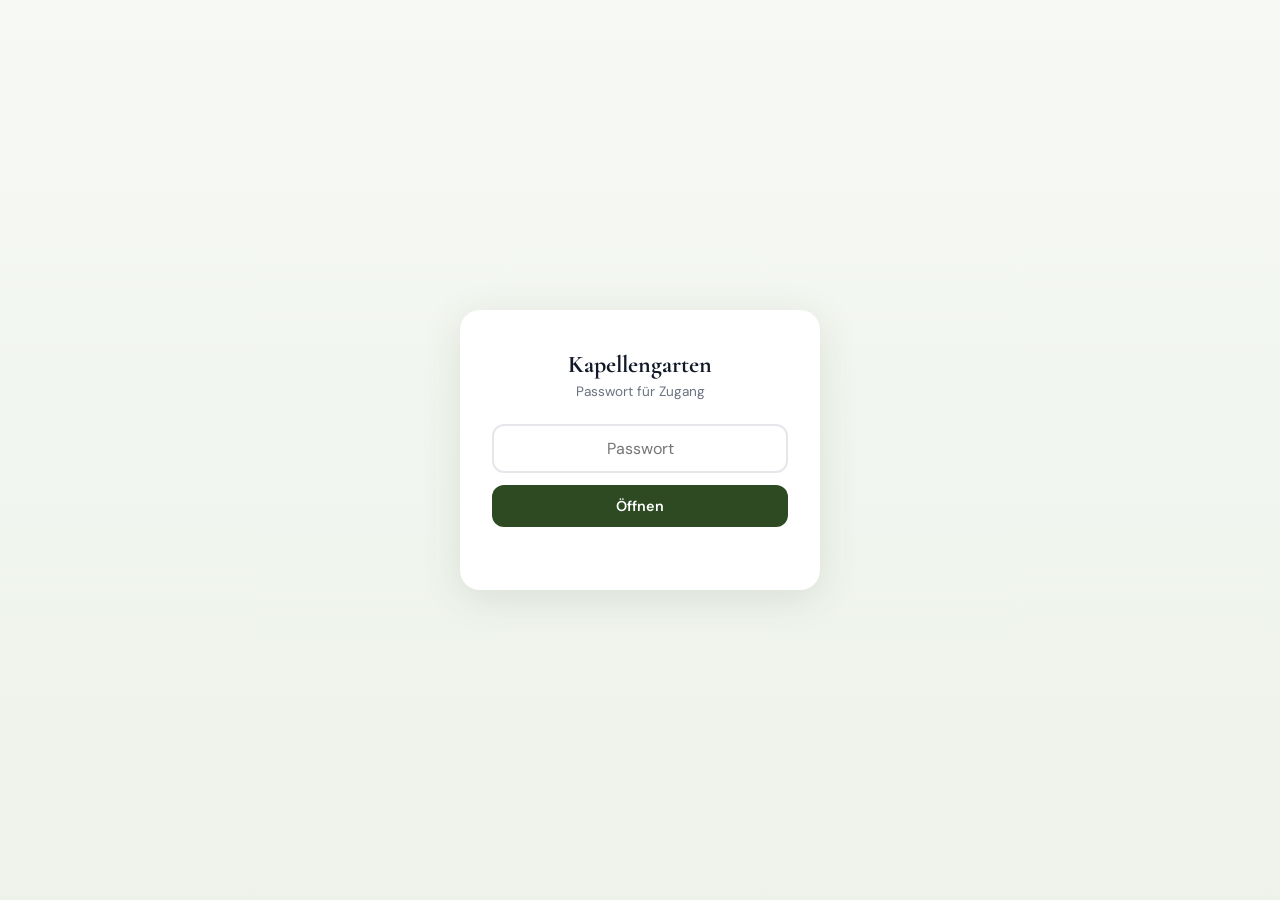
==== commit 72af85bb: "Update index.html" ====
--- a/projekte/index.html
+++ b/projekte/index.html
@@ -4,7 +4,7 @@
   <meta charset="UTF-8">
   <meta name="viewport" content="width=device-width, initial-scale=1.0">
   <title>Projekte | Kapellengarten</title>
-  <meta name="description" content="Projektübersicht für Helfer im Kapellengarten Wangen bei Olten.">
+  <meta name="description" content="Projektübersicht Kapellengarten Wangen bei Olten.">
   <link rel="preconnect" href="https://fonts.googleapis.com">
   <link href="https://fonts.googleapis.com/css2?family=Cormorant+Garamond:wght@400;600;700&family=DM+Sans:wght@400;500;600;700&display=swap" rel="stylesheet">
   <style>
@@ -111,6 +111,14 @@
     .mat-box.material li::before { color: #6b9c5a; }
     .mat-box.werkzeug li::before { color: #d97706; }
     .steps-title { font-size: .85rem; font-weight: 700; color: #1f2937; margin-bottom: 1rem; }
+    .docs { margin-bottom: 1.25rem; }
+    .docs-title { font-size: .85rem; font-weight: 700; color: #1f2937; margin-bottom: .75rem; }
+    .doc-link { display: flex; align-items: center; gap: .75rem; padding: .7rem 1rem; border-radius: 10px; background: #f8f4ff; border: 1px solid #e9e0f5; text-decoration: none; margin-bottom: .5rem; transition: background .2s; }
+    .doc-link:hover { background: #f0eaf8; }
+    .doc-icon { width: 36px; height: 36px; border-radius: 8px; background: #7c3aed; display: flex; align-items: center; justify-content: center; flex-shrink: 0; }
+    .doc-icon svg { width: 18px; height: 18px; color: white; }
+    .doc-text strong { display: block; font-size: .85rem; color: #111827; }
+    .doc-text span { font-size: .7rem; color: #6b7280; }
     .step { display: flex; gap: .75rem; }
     @media (min-width: 640px) { .step { gap: 1rem; } }
     .step-line { display: flex; flex-direction: column; align-items: center; }
@@ -144,7 +152,7 @@
   <div class="pw-overlay" id="pwOverlay">
     <div class="pw-box">
       <h2>Kapellengarten</h2>
-      <p>Passwort für Helfer-Zugang</p>
+      <p>Passwort für Zugang</p>
       <input type="password" class="pw-input" id="pwInput" placeholder="Passwort" autocomplete="off">
       <button class="pw-btn" onclick="checkPw()">Öffnen</button>
       <div class="pw-error-msg" id="pwError"></div>
@@ -157,7 +165,7 @@
   </nav>
   <header class="header">
     <h1>Projekte</h1>
-    <div class="subtitle">Übersicht für Helfer</div>
+    <div class="subtitle">Projektübersicht</div>
     <p>Hier findest du alle aktuellen Projekte im Marktgarten. Klicke auf ein Projekt, um die detaillierte Anleitung mit Schritten, Material und Werkzeug zu sehen.</p>
   </header>
   <div class="filters" id="filters"></div>
@@ -349,6 +357,59 @@
     hinweis: "Dieser Platz wird in der Saison täglich genutzt \u2013 Ergonomie ist entscheidend. Bottichrand bei 90 cm Arbeitshöhe (60 cm Ständer + 30 cm Bottich). Waschplatz hat Blick auf den Berg \u2013 schönster Arbeitsplatz im ganzen Garten. Später kann der Pavillon durch eine permanentere Struktur ersetzt werden."
   },
   {
+    id: "gewaechshaus-reinigung",
+    title: "Gewächshaus reinigen (innen + aussen)",
+    category: "infrastruktur",
+    status: "offen",
+    priority: "bald",
+    deadline: "Bis KW 16 (13.\u201319. April)",
+    location: "Gewächshaus bei der Gemüseausgabezone",
+    image: "images/gewaechshaus.jpeg",
+    summary: "Das Gewächshaus gründlich reinigen \u2013 aussen Veralgung vom Dach entfernen, innen säubern und aufräumen. Das Gewächshaus liegt zentral bei der Gemüseausgabezone und muss repräsentativ sein. Für die Algenentfernung auf den Glasflächen braucht es eventuell ein Spezialmittel.",
+    materials: [
+      "Algenentferner für Glas/Gewächshaus (z.B. Mellerud Algenentferner oder Grünbelagentferner)",
+      "Eimer + warmes Wasser",
+      "Schwamm / weiche Bürste (keine Scheuermittel auf Glas!)",
+      "Gartenschlauch zum Abspülen",
+      "Optional: Kärcher mit niedrigem Druck (nur auf stabilen Flächen, nicht direkt auf altes Glas)"
+    ],
+    tools: ["Leiter oder Trittleiter", "Teleskop-Fensterwischer", "Besen", "Lappen / Mikrofasertücher", "Handschuhe"],
+    steps: [
+      { title: "Aussenbereich freiräumen", details: "Unkraut und Bewuchs rund um das Gewächshaus entfernen. Dachrinne und Ablauf freiräumen. Lose Gegenstände wegräumen." },
+      { title: "Dach und Aussenwände reinigen", details: "Algenentferner gemäss Herstelleranweisung auftragen (meist einsprühen, einwirken lassen, abspülen). Bei starker Veralgung eventuell wiederholen. Mit weicher Bürste oder Teleskop-Wischer nacharbeiten. Gründlich mit Schlauch abspülen." },
+      { title: "Innenreinigung", details: "Alles aus dem Gewächshaus räumen. Boden fegen. Glasflächen von innen mit warmem Wasser und Schwamm reinigen. Gestelle, Tische und Ablagen abwischen. Spinnweben entfernen." },
+      { title: "Struktur prüfen", details: "Glasscheiben auf Risse oder lose Stellen kontrollieren. Dichtungen und Rahmen prüfen. Lüftungsklappen testen. Kaputte Scheiben notieren für Ersatz." },
+      { title: "Einrichten und schön machen", details: "Gewächshaus wieder einräumen. Alles ordentlich platzieren. So herrichten, dass es bei der Gemüseausgabe einen guten Eindruck macht." }
+    ],
+    hinweis: "Das Gewächshaus ist das Erste was Abonnenten bei der Gemüseausgabe sehen \u2013 es muss einladend wirken. Beim Reinigen des Dachs vorsichtig sein: altes Glas kann spröde sein. Kärcher nur mit niedrigem Druck und nicht direkt auf Glas richten. Algenentferner vorher an einer kleinen Stelle testen."
+  },
+  {
+    id: "eingangsbereich",
+    title: "Eingangsbereich Kapelle herrichten",
+    category: "infrastruktur",
+    status: "offen",
+    priority: "bald",
+    deadline: "Bis KW 16 (13.\u201319. April)",
+    location: "Eingangsbereich vor der Kapelle",
+    image: "images/eingangsbereich.jpeg",
+    summary: "Den Eingangsbereich vor der Kapelle aufräumen und mit dem Kärcher reinigen. Verbundsteine und Platten von Moos, Unkraut und Schmutz befreien. Erster Eindruck zählt \u2013 hier kommen die Abonnenten samstags zur Gemüseausgabe an.",
+    materials: [
+      "Kärcher Hochdruckreiniger",
+      "Verlängerungskabel (falls nötig)",
+      "Wasseranschluss / Gartenschlauch",
+      "Besen / Wischer für danach"
+    ],
+    tools: ["Kärcher mit Flächenreiniger-Aufsatz", "Fugenkratzer (für grobe Stellen)", "Besen"],
+    steps: [
+      { title: "Bereich freiräumen", details: "Alles wegräumen was im Weg steht: Töpfe, Werkzeug, loses Material. Unkraut zwischen den Platten und am Rand von Hand oder mit Fugenkratzer entfernen." },
+      { title: "Kärcher vorbereiten", details: "Hochdruckreiniger an Wasser und Strom anschliessen. Flächenreiniger-Aufsatz verwenden falls vorhanden (gleichmässigeres Ergebnis, weniger Spritzer)." },
+      { title: "Platten und Verbundsteine reinigen", details: "Systematisch von der Kapellenwand nach aussen arbeiten. Moos und Schmutz werden vom Hochdruck gelöst. Fugen besonders gründlich reinigen." },
+      { title: "Ränder und Übergang säubern", details: "Auch die Übergänge zum Rasen und die Kapellenwand im unteren Bereich reinigen. Rinne/Abfluss freihalten." },
+      { title: "Aufräumen und trocknen lassen", details: "Gelöstes Material zusammenwischen. Bereich trocknen lassen. Optional: Pflanzen am Eingang schön arrangieren für einen einladenden Empfang." }
+    ],
+    hinweis: "Die Abonnenten kommen samstags zwischen 10 und 12 Uhr zur Gemüseausgabe \u2013 ein sauberer, einladender Eingangsbereich macht einen guten ersten Eindruck. Bei Bedarf im Herbst wiederholen."
+  },
+  {
     id: "toilettenhaeuschen",
     title: "Toilettenhäuschen: Kompotoi in Betrieb nehmen",
     category: "infrastruktur",
@@ -357,6 +418,9 @@
     deadline: "Bis KW 16 (13.\u201319. April)",
     location: "Toilettenhäuschen beim Kapellengarten",
     image: "images/toilettenhaeuschen.jpg",
+    docs: [
+      { title: "Kompotoi Kompostier-Anleitung", desc: "PDF \u2013 3-Boxen-System, Befüllung, Reifung, Veredelung", url: "https://www.kompotoi.ch/wp-content/uploads/2023/01/230117_Anleitung-Kompostieren_DE-CH.pdf" }
+    ],
     summary: "Das Kompotoi-Trockentoilettensystem wird in Betrieb genommen. Altes Material fachgerecht kompostieren (3-Boxen-System), Toilette gründlich reinigen, neu einstreuen und das Häuschen schön herrichten mit Pflanzen und Raumduft. Make it an experience!",
     materials: [
       "Sägemehl oder feine Hobelspäne (Einstreu)",
@@ -383,8 +447,8 @@
     title: "Sumi Soaker Staubnebelbewässerung Freiland",
     category: "infrastruktur",
     status: "offen",
-    priority: "bald",
-    deadline: "Bis KW 16\u201317 (vor Hauptsaison)",
+    priority: "jetzt",
+    deadline: "KW 14\u201315 \u2013 Jetzt",
     location: "Block 1 + Block 2 (Freiland-Beete)",
     image: "images/sumisoaker.jpg",
     video: "https://www.youtube.com/watch?v=mTM13JkgjQQ",
@@ -633,6 +697,7 @@
             <div class="card-detail-img"><img src="${p.image}" alt="" onerror="this.parentElement.style.display='none'"></div>
             ${p.image2 ? `<div class="card-detail-img"><img src="${p.image2}" alt="" onerror="this.parentElement.style.display='none'"></div>` : ''}
             ${p.video ? `<a href="${p.video}" target="_blank" rel="noopener" class="video-link"><div class="video-play"><svg viewBox="0 0 24 24" fill="currentColor"><path d="M8 5v14l11-7z"/></svg></div><div class="video-text"><strong>Montagevideo ansehen</strong><span>Schritt-für-Schritt auf YouTube</span></div></a>` : ''}
+            ${p.docs && p.docs.length ? `<div class="docs"><div class="docs-title">Dokumente & Anleitungen</div>${p.docs.map(d=>`<a href="${d.url}" target="_blank" rel="noopener" class="doc-link"><div class="doc-icon"><svg fill="none" viewBox="0 0 24 24" stroke="currentColor" stroke-width="2"><path stroke-linecap="round" stroke-linejoin="round" d="M19.5 14.25v-2.625a3.375 3.375 0 00-3.375-3.375h-1.5A1.125 1.125 0 0113.5 7.125v-1.5a3.375 3.375 0 00-3.375-3.375H8.25m2.25 0H5.625c-.621 0-1.125.504-1.125 1.125v17.25c0 .621.504 1.125 1.125 1.125h12.75c.621 0 1.125-.504 1.125-1.125V11.25a9 9 0 00-9-9z"/></svg></div><div class="doc-text"><strong>${d.title}</strong><span>${d.desc || 'PDF'}</span></div></a>`).join('')}</div>` : ''}
             ${(p.materials.length||p.tools.length) ? `<div class="mat-tools">
               ${p.materials.length ? `<div class="mat-box material"><h4>Material</h4><ul>${p.materials.map(m=>`<li>${m}</li>`).join('')}</ul></div>` : ''}
               ${p.tools.length ? `<div class="mat-box werkzeug"><h4>Werkzeug</h4><ul>${p.tools.map(t=>`<li>${t}</li>`).join('')}</ul></div>` : ''}
